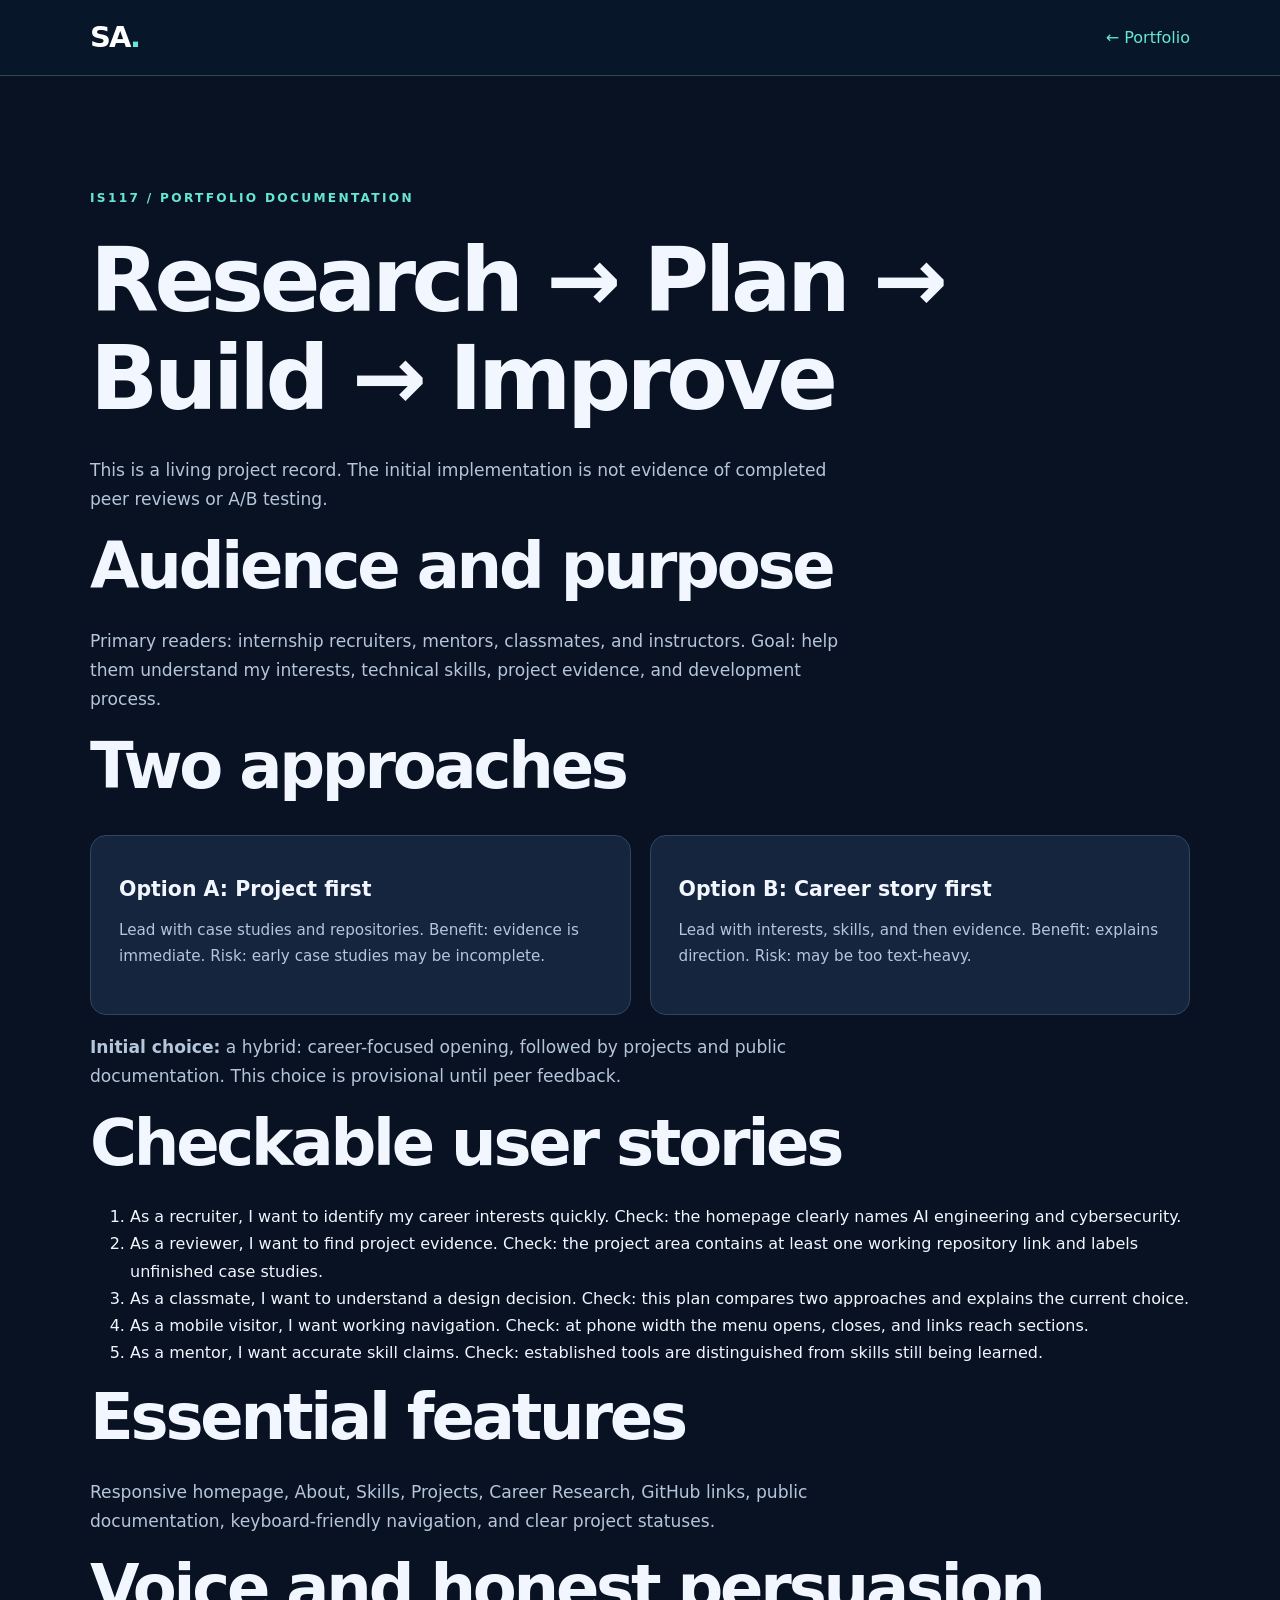
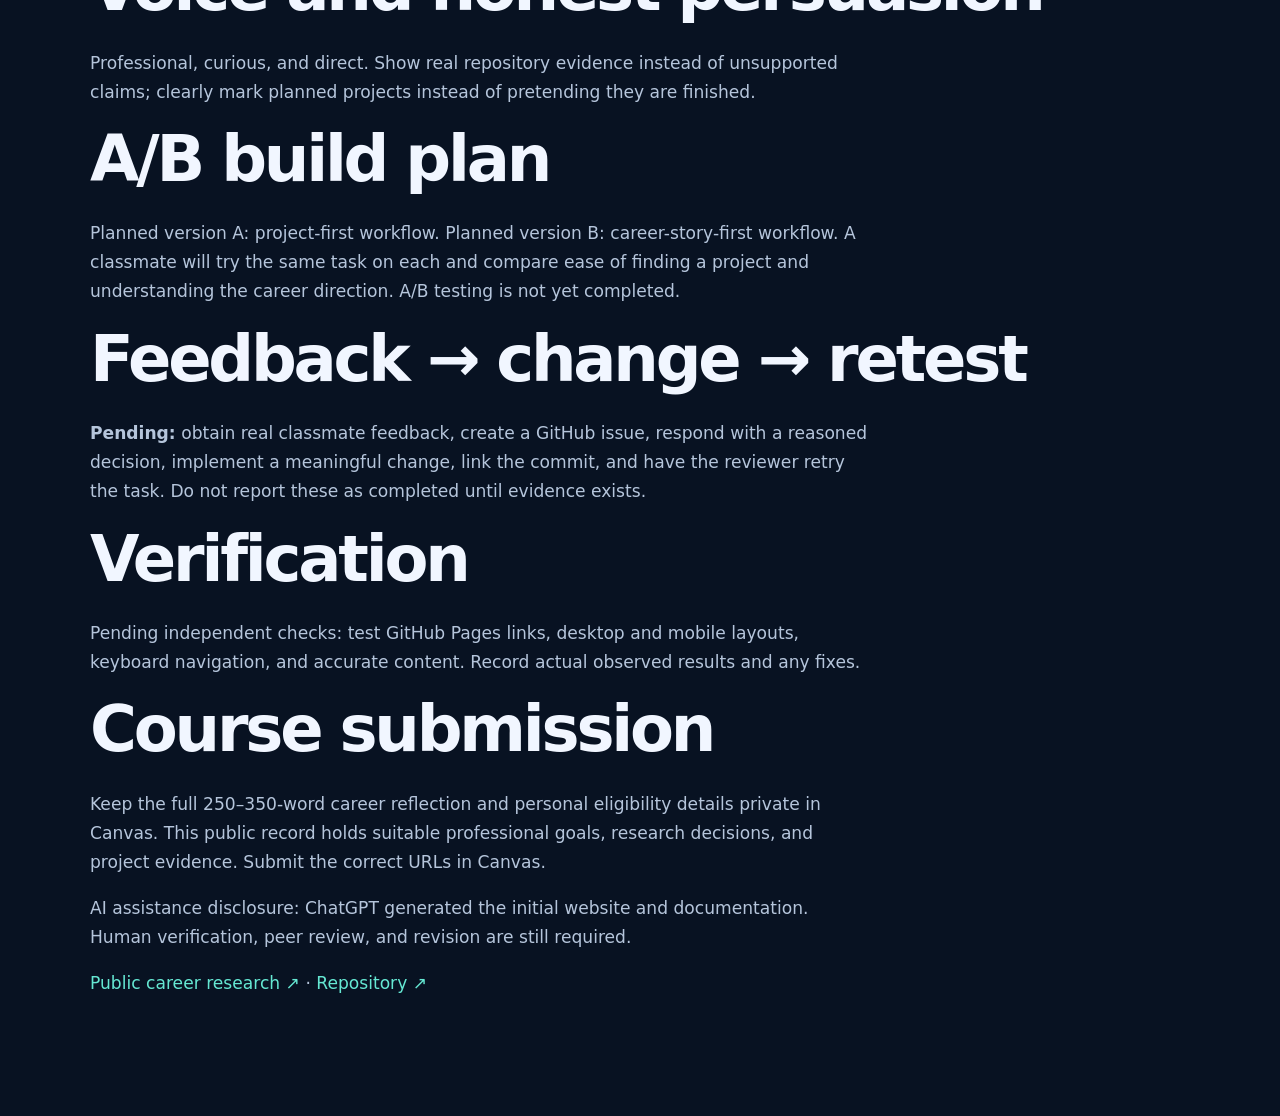
==== docs/plan.html @ 8356f6a1 "Add portfolio docs/plan.html" ====
<!doctype html><html lang="en"><head><meta charset="utf-8"><meta name="viewport" content="width=device-width,initial-scale=1"><title>Portfolio Plan | IS117</title><link rel="stylesheet" href="../styles.css"></head><body><header><nav class="wrap"><a class="logo" href="../index.html">SA<span>.</span></a><a href="../index.html">← Portfolio</a></nav></header><main class="wrap section"><p class="eyebrow">IS117 / PORTFOLIO DOCUMENTATION</p><h1>Research → Plan → Build → Improve</h1><p>This is a living project record. The initial implementation is not evidence of completed peer reviews or A/B testing.</p><h2>Audience and purpose</h2><p>Primary readers: internship recruiters, mentors, classmates, and instructors. Goal: help them understand my interests, technical skills, project evidence, and development process.</p><h2>Two approaches</h2><div class="grid"><article><h3>Option A: Project first</h3><p>Lead with case studies and repositories. Benefit: evidence is immediate. Risk: early case studies may be incomplete.</p></article><article><h3>Option B: Career story first</h3><p>Lead with interests, skills, and then evidence. Benefit: explains direction. Risk: may be too text-heavy.</p></article></div><p><strong>Initial choice:</strong> a hybrid: career-focused opening, followed by projects and public documentation. This choice is provisional until peer feedback.</p><h2>Checkable user stories</h2><ol><li>As a recruiter, I want to identify my career interests quickly. Check: the homepage clearly names AI engineering and cybersecurity.</li><li>As a reviewer, I want to find project evidence. Check: the project area contains at least one working repository link and labels unfinished case studies.</li><li>As a classmate, I want to understand a design decision. Check: this plan compares two approaches and explains the current choice.</li><li>As a mobile visitor, I want working navigation. Check: at phone width the menu opens, closes, and links reach sections.</li><li>As a mentor, I want accurate skill claims. Check: established tools are distinguished from skills still being learned.</li></ol><h2>Essential features</h2><p>Responsive homepage, About, Skills, Projects, Career Research, GitHub links, public documentation, keyboard-friendly navigation, and clear project statuses.</p><h2>Voice and honest persuasion</h2><p>Professional, curious, and direct. Show real repository evidence instead of unsupported claims; clearly mark planned projects instead of pretending they are finished.</p><h2>A/B build plan</h2><p>Planned version A: project-first workflow. Planned version B: career-story-first workflow. A classmate will try the same task on each and compare ease of finding a project and understanding the career direction. A/B testing is not yet completed.</p><h2>Feedback → change → retest</h2><p><strong>Pending:</strong> obtain real classmate feedback, create a GitHub issue, respond with a reasoned decision, implement a meaningful change, link the commit, and have the reviewer retry the task. Do not report these as completed until evidence exists.</p><h2>Verification</h2><p>Pending independent checks: test GitHub Pages links, desktop and mobile layouts, keyboard navigation, and accurate content. Record actual observed results and any fixes.</p><h2>Course submission</h2><p>Keep the full 250–350-word career reflection and personal eligibility details private in Canvas. This public record holds suitable professional goals, research decisions, and project evidence. Submit the correct URLs in Canvas.</p><p>AI assistance disclosure: ChatGPT generated the initial website and documentation. Human verification, peer review, and revision are still required.</p><p><a href="research.html">Public career research ↗</a> · <a href="https://github.com/Shakti2008/ai-security-portfolio">Repository ↗</a></p></main></body></html>
---- styles.css ----
:root{color-scheme:dark;--bg:#081222;--panel:#13233b;--text:#f1f6ff;--muted:#b5c5db;--mint:#65e8d3;--purple:#baabff}*{box-sizing:border-box}html{scroll-behavior:smooth;scroll-padding-top:85px}body{margin:0;background:var(--bg);color:var(--text);font:16px/1.7 system-ui,-apple-system,"Segoe UI",sans-serif}a{color:var(--mint);text-decoration:none}a:hover{text-decoration:underline}a:focus-visible,button:focus-visible{outline:3px solid var(--mint);outline-offset:3px}.wrap{width:min(1100px,calc(100% - 40px));margin:auto}.skip{position:absolute;left:8px;top:-90px;padding:12px;background:white;color:black}.skip:focus{top:8px;z-index:10}header{position:sticky;top:0;background:#09172aee;backdrop-filter:blur(16px);border-bottom:1px solid #31425a;z-index:5}nav{min-height:75px;display:flex;align-items:center;justify-content:space-between;gap:22px}.logo{font-weight:900;font-size:29px;color:white;letter-spacing:-2px}.logo span{color:var(--mint)}#links{display:flex;align-items:center;gap:25px}#links a{color:#d5e1f1;font-size:.9rem;font-weight:600}#links a:hover{color:var(--mint)}#menu{display:none;background:transparent;border:1px solid #7486a1;color:white;border-radius:8px;padding:8px 12px;cursor:pointer}.hero{padding:105px 0 85px;min-height:620px}.eyebrow{color:var(--mint);font-weight:800;font-size:.76rem;letter-spacing:.19em;margin-bottom:22px}h1,h2{line-height:1.1;letter-spacing:-.05em}h1{font-size:clamp(3rem,7vw,6rem);max-width:970px;margin:0 0 28px}h1 em{font-style:normal;color:var(--mint)}h1 em:last-child{color:var(--purple)}h2{font-size:clamp(2.3rem,5vw,4rem);margin:0 0 25px}h3{font-size:1.28rem;line-height:1.3;margin:12px 0}.lead{font-size:1.2rem;max-width:690px;color:var(--muted)}p{color:var(--muted)}.actions{display:flex;gap:13px;flex-wrap:wrap;margin:30px 0}.actions a{border-radius:9px;padding:12px 20px;font-weight:700;display:inline-block}.primary{background:var(--mint);color:#061625}.secondary{border:1px solid #6d809d;color:white}.terminal{background:linear-gradient(135deg,#172c47,#1c1a3e);border:1px solid #526483;box-shadow:0 20px 80px #0006;border-radius:16px;max-width:660px;margin-top:60px;overflow:hidden}.terminal>span{display:block;background:#26334c;color:#b7c7db;padding:11px 20px;font-size:.8rem}.terminal pre{padding:22px;overflow:auto;color:#a5f5dd;line-height:1.8}.section{padding:100px 0}.section>p:not(.eyebrow){max-width:780px;font-size:1.07rem}.tinted{background:linear-gradient(140deg,#0d1a2e,#15213d);border-top:1px solid #283954;border-bottom:1px solid #283954}.grid{display:grid;grid-template-columns:repeat(2,minmax(0,1fr));gap:19px;margin-top:34px}.grid article{border:1px solid #34445f;background:#15253e;padding:28px;border-radius:16px;min-height:180px}.grid small{color:var(--mint);font-size:.7rem;letter-spacing:.15em;font-weight:800}.grid p{font-size:.95rem}.grid a{font-weight:700}.center{text-align:center}.center .actions{justify-content:center}.center p{margin-inline:auto}.fine{font-size:.83rem!important;margin-top:25px}footer{padding:26px 0;border-top:1px solid #31425a;color:#a9bbd2;font-size:.85rem}@media(max-width:700px){#menu{display:block}#links{display:none;position:absolute;left:0;right:0;top:75px;background:#13233b;padding:24px;flex-direction:column;align-items:stretch;border-bottom:1px solid #34445f}#links.open{display:flex}.hero{padding:65px 0}.section{padding:65px 0}.grid{grid-template-columns:1fr}.terminal{margin-top:35px}}@media(prefers-reduced-motion:reduce){html{scroll-behavior:auto}}
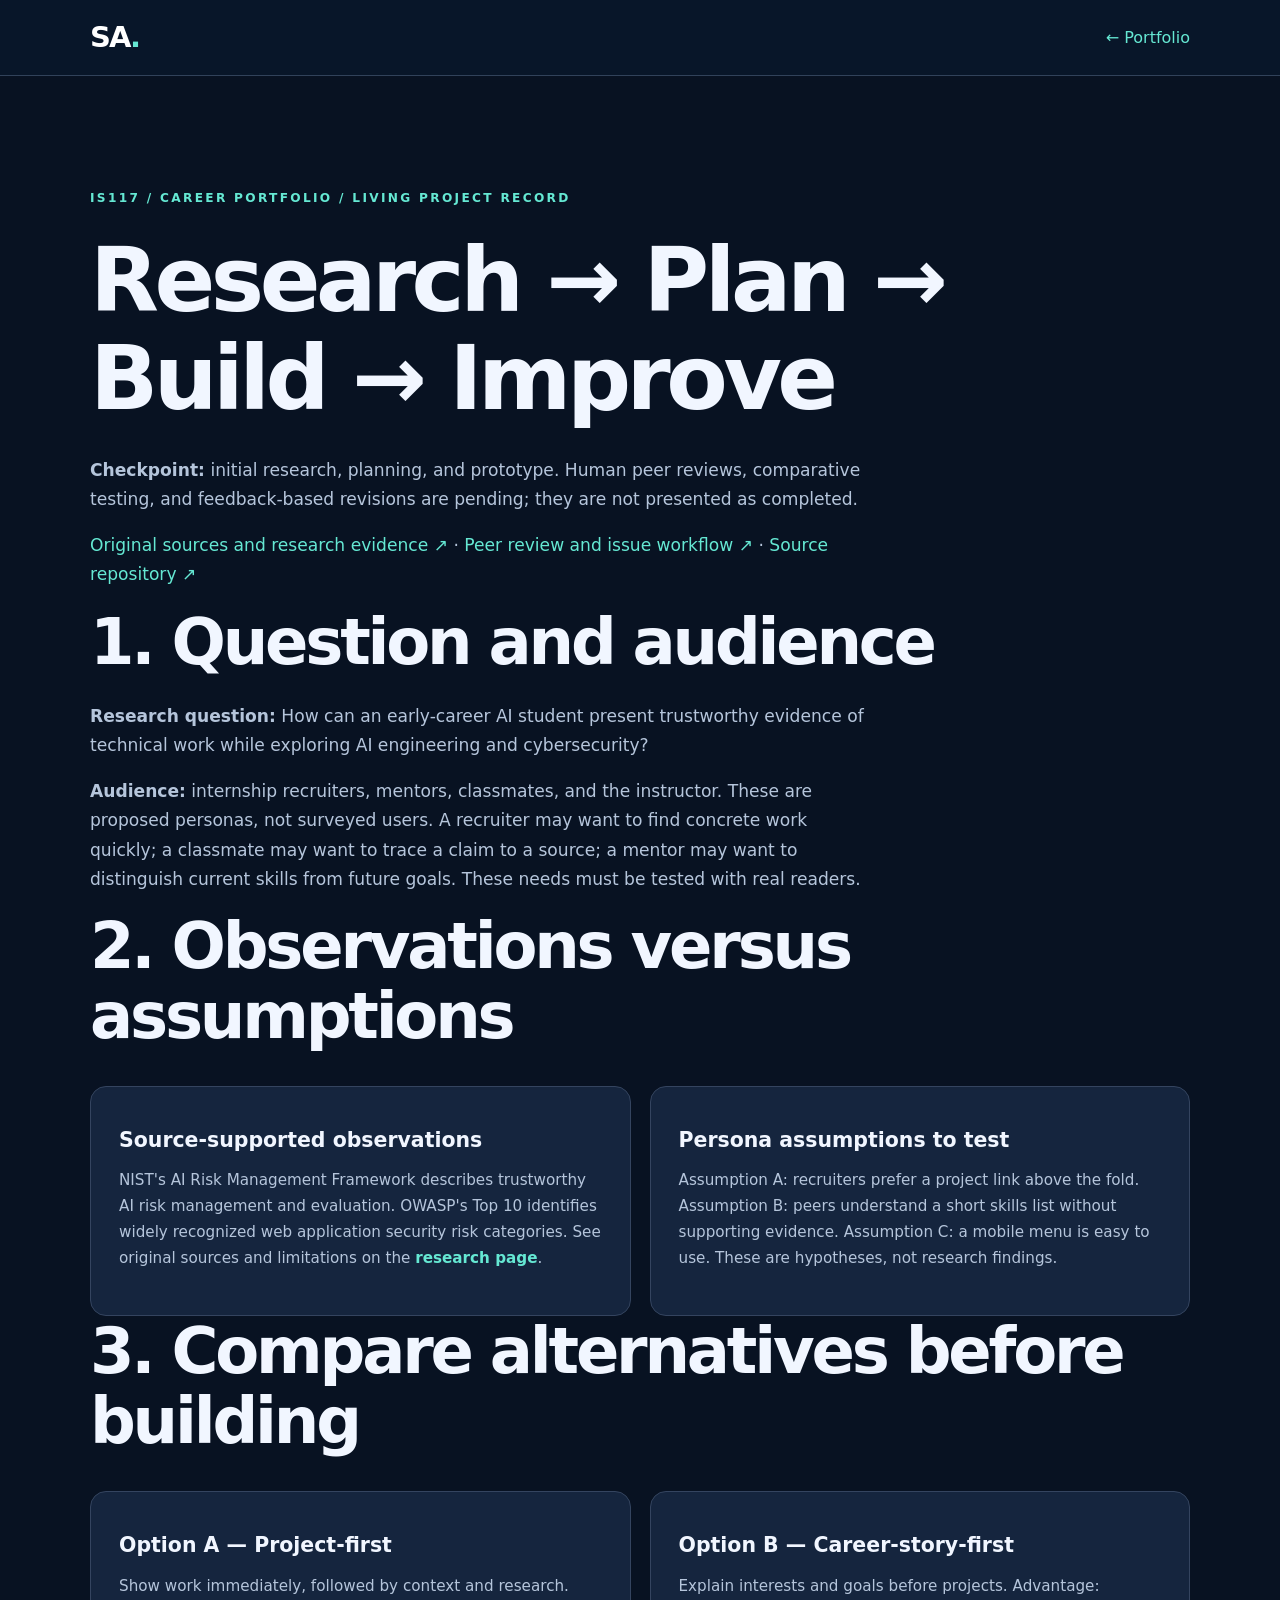
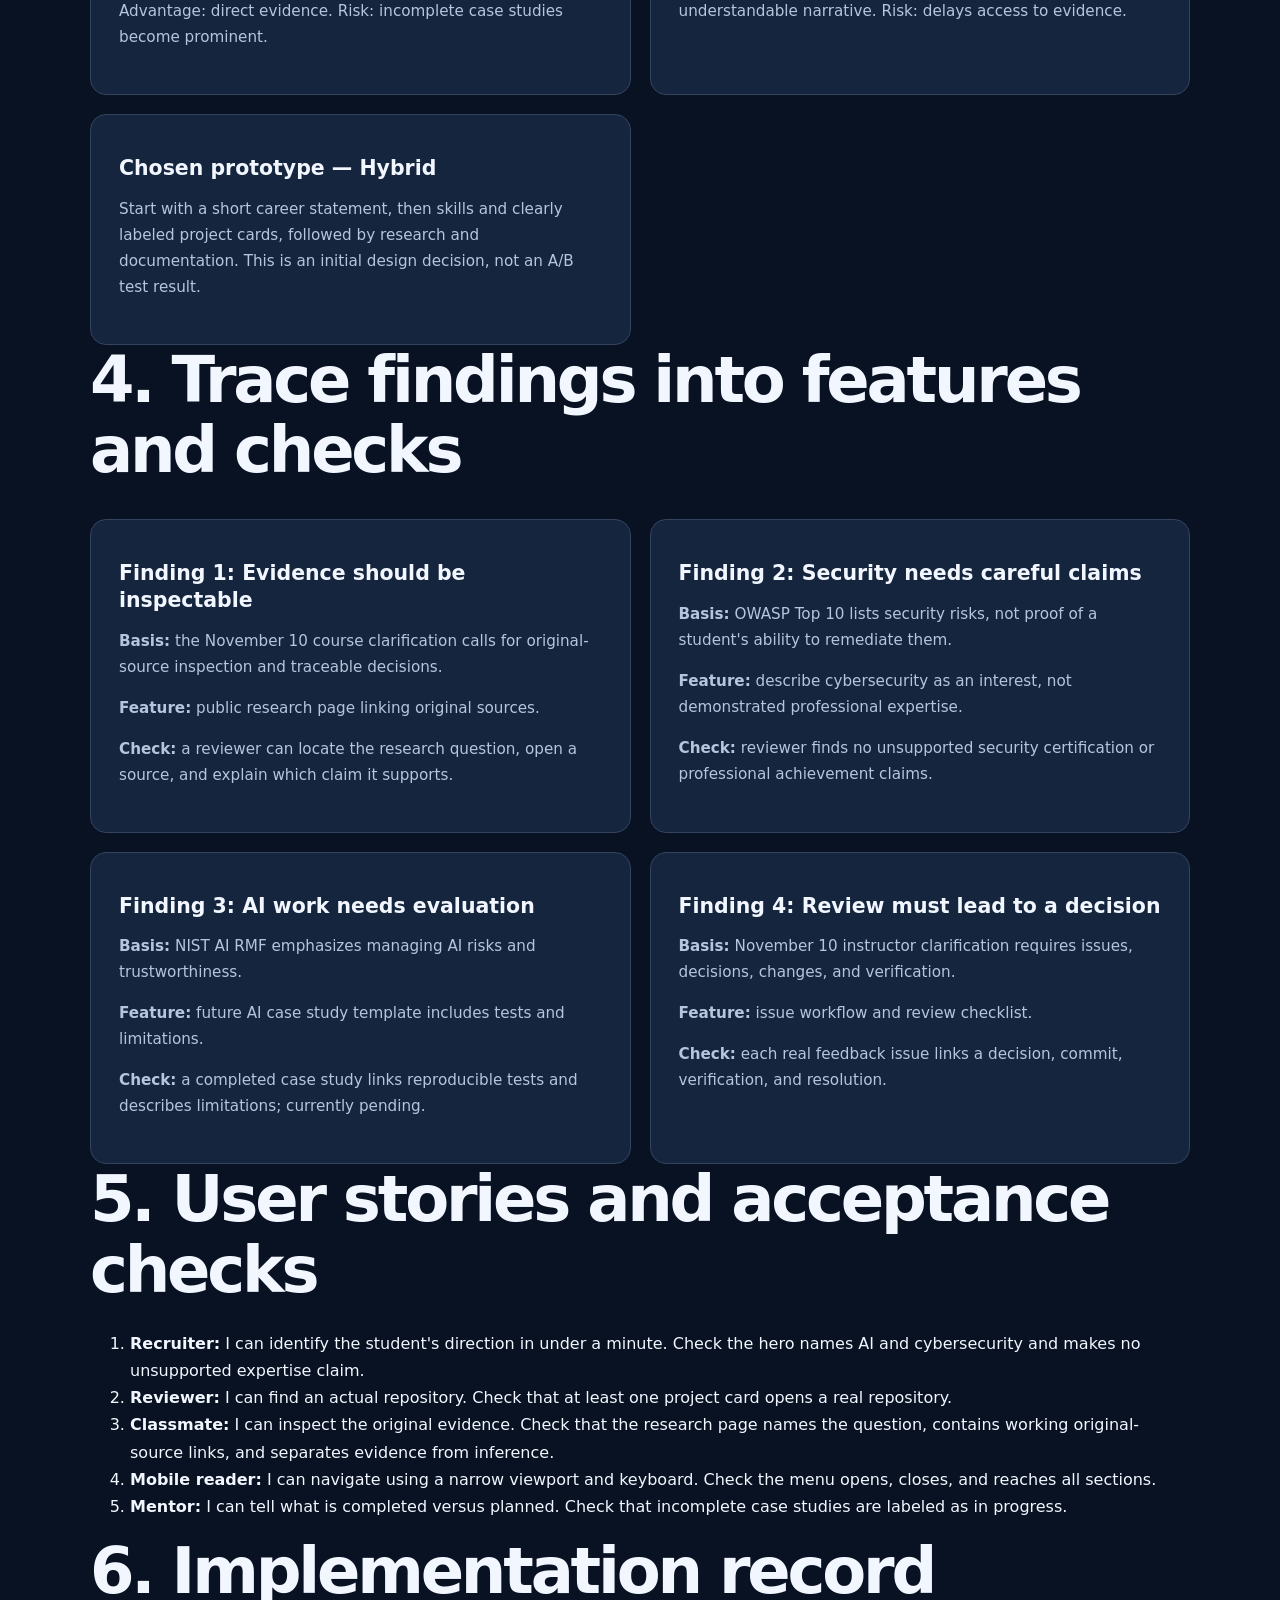
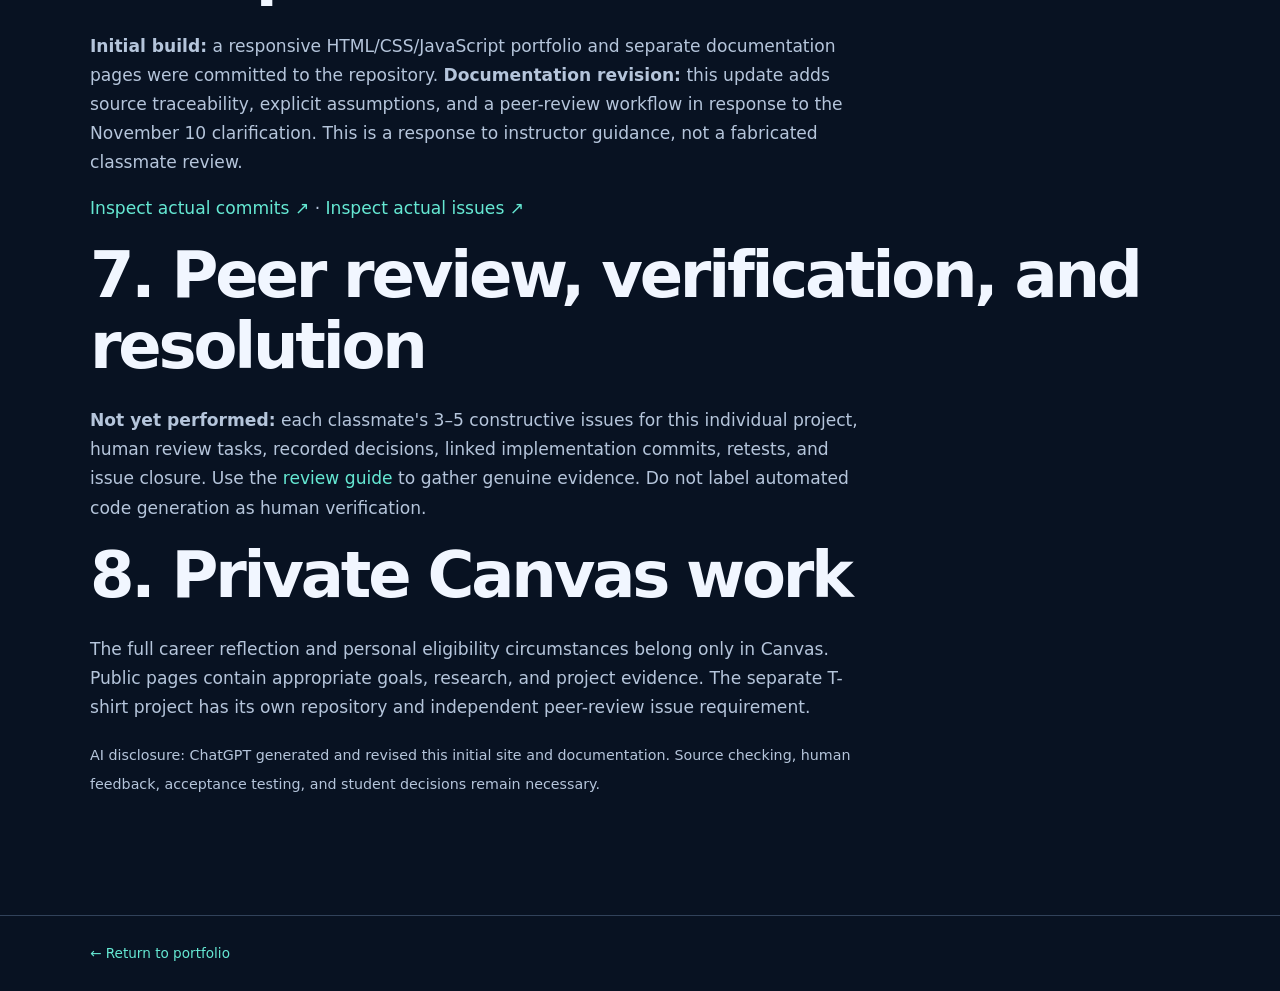
==== commit 405d7e4d: "Document original sources, evidence traceability, and IS117 plan" ====
--- a/docs/plan.html
+++ b/docs/plan.html
@@ -1 +1,9 @@
-<!doctype html><html lang="en"><head><meta charset="utf-8"><meta name="viewport" content="width=device-width,initial-scale=1"><title>Portfolio Plan | IS117</title><link rel="stylesheet" href="../styles.css"></head><body><header><nav class="wrap"><a class="logo" href="../index.html">SA<span>.</span></a><a href="../index.html">← Portfolio</a></nav></header><main class="wrap section"><p class="eyebrow">IS117 / PORTFOLIO DOCUMENTATION</p><h1>Research → Plan → Build → Improve</h1><p>This is a living project record. The initial implementation is not evidence of completed peer reviews or A/B testing.</p><h2>Audience and purpose</h2><p>Primary readers: internship recruiters, mentors, classmates, and instructors. Goal: help them understand my interests, technical skills, project evidence, and development process.</p><h2>Two approaches</h2><div class="grid"><article><h3>Option A: Project first</h3><p>Lead with case studies and repositories. Benefit: evidence is immediate. Risk: early case studies may be incomplete.</p></article><article><h3>Option B: Career story first</h3><p>Lead with interests, skills, and then evidence. Benefit: explains direction. Risk: may be too text-heavy.</p></article></div><p><strong>Initial choice:</strong> a hybrid: career-focused opening, followed by projects and public documentation. This choice is provisional until peer feedback.</p><h2>Checkable user stories</h2><ol><li>As a recruiter, I want to identify my career interests quickly. Check: the homepage clearly names AI engineering and cybersecurity.</li><li>As a reviewer, I want to find project evidence. Check: the project area contains at least one working repository link and labels unfinished case studies.</li><li>As a classmate, I want to understand a design decision. Check: this plan compares two approaches and explains the current choice.</li><li>As a mobile visitor, I want working navigation. Check: at phone width the menu opens, closes, and links reach sections.</li><li>As a mentor, I want accurate skill claims. Check: established tools are distinguished from skills still being learned.</li></ol><h2>Essential features</h2><p>Responsive homepage, About, Skills, Projects, Career Research, GitHub links, public documentation, keyboard-friendly navigation, and clear project statuses.</p><h2>Voice and honest persuasion</h2><p>Professional, curious, and direct. Show real repository evidence instead of unsupported claims; clearly mark planned projects instead of pretending they are finished.</p><h2>A/B build plan</h2><p>Planned version A: project-first workflow. Planned version B: career-story-first workflow. A classmate will try the same task on each and compare ease of finding a project and understanding the career direction. A/B testing is not yet completed.</p><h2>Feedback → change → retest</h2><p><strong>Pending:</strong> obtain real classmate feedback, create a GitHub issue, respond with a reasoned decision, implement a meaningful change, link the commit, and have the reviewer retry the task. Do not report these as completed until evidence exists.</p><h2>Verification</h2><p>Pending independent checks: test GitHub Pages links, desktop and mobile layouts, keyboard navigation, and accurate content. Record actual observed results and any fixes.</p><h2>Course submission</h2><p>Keep the full 250–350-word career reflection and personal eligibility details private in Canvas. This public record holds suitable professional goals, research decisions, and project evidence. Submit the correct URLs in Canvas.</p><p>AI assistance disclosure: ChatGPT generated the initial website and documentation. Human verification, peer review, and revision are still required.</p><p><a href="research.html">Public career research ↗</a> · <a href="https://github.com/Shakti2008/ai-security-portfolio">Repository ↗</a></p></main></body></html>+<!doctype html><html lang="en"><head><meta charset="utf-8"><meta name="viewport" content="width=device-width,initial-scale=1"><title>Research → Plan → Build → Improve | IS117 Portfolio</title><link rel="stylesheet" href="../styles.css"></head><body><a class="skip" href="#main">Skip to content</a><header><nav class="wrap"><a class="logo" href="../index.html">SA<span>.</span></a><a href="../index.html">← Portfolio</a></nav></header><main id="main" class="wrap section"><p class="eyebrow">IS117 / CAREER PORTFOLIO / LIVING PROJECT RECORD</p><h1>Research → Plan → Build → Improve</h1><p><strong>Checkpoint:</strong> initial research, planning, and prototype. Human peer reviews, comparative testing, and feedback-based revisions are pending; they are not presented as completed.</p><p><a href="research.html">Original sources and research evidence ↗</a> · <a href="review.html">Peer review and issue workflow ↗</a> · <a href="https://github.com/Shakti2008/ai-security-portfolio">Source repository ↗</a></p>
+<h2>1. Question and audience</h2><p><strong>Research question:</strong> How can an early-career AI student present trustworthy evidence of technical work while exploring AI engineering and cybersecurity?</p><p><strong>Audience:</strong> internship recruiters, mentors, classmates, and the instructor. These are proposed personas, not surveyed users. A recruiter may want to find concrete work quickly; a classmate may want to trace a claim to a source; a mentor may want to distinguish current skills from future goals. These needs must be tested with real readers.</p>
+<h2>2. Observations versus assumptions</h2><div class="grid"><article><h3>Source-supported observations</h3><p>NIST's AI Risk Management Framework describes trustworthy AI risk management and evaluation. OWASP's Top 10 identifies widely recognized web application security risk categories. See original sources and limitations on the <a href="research.html">research page</a>.</p></article><article><h3>Persona assumptions to test</h3><p>Assumption A: recruiters prefer a project link above the fold. Assumption B: peers understand a short skills list without supporting evidence. Assumption C: a mobile menu is easy to use. These are hypotheses, not research findings.</p></article></div>
+<h2>3. Compare alternatives before building</h2><div class="grid"><article><h3>Option A — Project-first</h3><p>Show work immediately, followed by context and research. Advantage: direct evidence. Risk: incomplete case studies become prominent.</p></article><article><h3>Option B — Career-story-first</h3><p>Explain interests and goals before projects. Advantage: understandable narrative. Risk: delays access to evidence.</p></article><article><h3>Chosen prototype — Hybrid</h3><p>Start with a short career statement, then skills and clearly labeled project cards, followed by research and documentation. This is an initial design decision, not an A/B test result.</p></article></div>
+<h2>4. Trace findings into features and checks</h2><div class="grid"><article><h3>Finding 1: Evidence should be inspectable</h3><p><strong>Basis:</strong> the November 10 course clarification calls for original-source inspection and traceable decisions.</p><p><strong>Feature:</strong> public research page linking original sources.</p><p><strong>Check:</strong> a reviewer can locate the research question, open a source, and explain which claim it supports.</p></article><article><h3>Finding 2: Security needs careful claims</h3><p><strong>Basis:</strong> OWASP Top 10 lists security risks, not proof of a student's ability to remediate them.</p><p><strong>Feature:</strong> describe cybersecurity as an interest, not demonstrated professional expertise.</p><p><strong>Check:</strong> reviewer finds no unsupported security certification or professional achievement claims.</p></article><article><h3>Finding 3: AI work needs evaluation</h3><p><strong>Basis:</strong> NIST AI RMF emphasizes managing AI risks and trustworthiness.</p><p><strong>Feature:</strong> future AI case study template includes tests and limitations.</p><p><strong>Check:</strong> a completed case study links reproducible tests and describes limitations; currently pending.</p></article><article><h3>Finding 4: Review must lead to a decision</h3><p><strong>Basis:</strong> November 10 instructor clarification requires issues, decisions, changes, and verification.</p><p><strong>Feature:</strong> issue workflow and review checklist.</p><p><strong>Check:</strong> each real feedback issue links a decision, commit, verification, and resolution.</p></article></div>
+<h2>5. User stories and acceptance checks</h2><ol><li><strong>Recruiter:</strong> I can identify the student's direction in under a minute. Check the hero names AI and cybersecurity and makes no unsupported expertise claim.</li><li><strong>Reviewer:</strong> I can find an actual repository. Check that at least one project card opens a real repository.</li><li><strong>Classmate:</strong> I can inspect the original evidence. Check that the research page names the question, contains working original-source links, and separates evidence from inference.</li><li><strong>Mobile reader:</strong> I can navigate using a narrow viewport and keyboard. Check the menu opens, closes, and reaches all sections.</li><li><strong>Mentor:</strong> I can tell what is completed versus planned. Check that incomplete case studies are labeled as in progress.</li></ol>
+<h2>6. Implementation record</h2><p><strong>Initial build:</strong> a responsive HTML/CSS/JavaScript portfolio and separate documentation pages were committed to the repository. <strong>Documentation revision:</strong> this update adds source traceability, explicit assumptions, and a peer-review workflow in response to the November 10 clarification. This is a response to instructor guidance, not a fabricated classmate review.</p><p><a href="https://github.com/Shakti2008/ai-security-portfolio/commits/main/">Inspect actual commits ↗</a> · <a href="https://github.com/Shakti2008/ai-security-portfolio/issues">Inspect actual issues ↗</a></p>
+<h2>7. Peer review, verification, and resolution</h2><p><strong>Not yet performed:</strong> each classmate's 3–5 constructive issues for this individual project, human review tasks, recorded decisions, linked implementation commits, retests, and issue closure. Use the <a href="review.html">review guide</a> to gather genuine evidence. Do not label automated code generation as human verification.</p>
+<h2>8. Private Canvas work</h2><p>The full career reflection and personal eligibility circumstances belong only in Canvas. Public pages contain appropriate goals, research, and project evidence. The separate T-shirt project has its own repository and independent peer-review issue requirement.</p><p><small>AI disclosure: ChatGPT generated and revised this initial site and documentation. Source checking, human feedback, acceptance testing, and student decisions remain necessary.</small></p></main><footer><div class="wrap"><a href="../index.html">← Return to portfolio</a></div></footer></body></html>
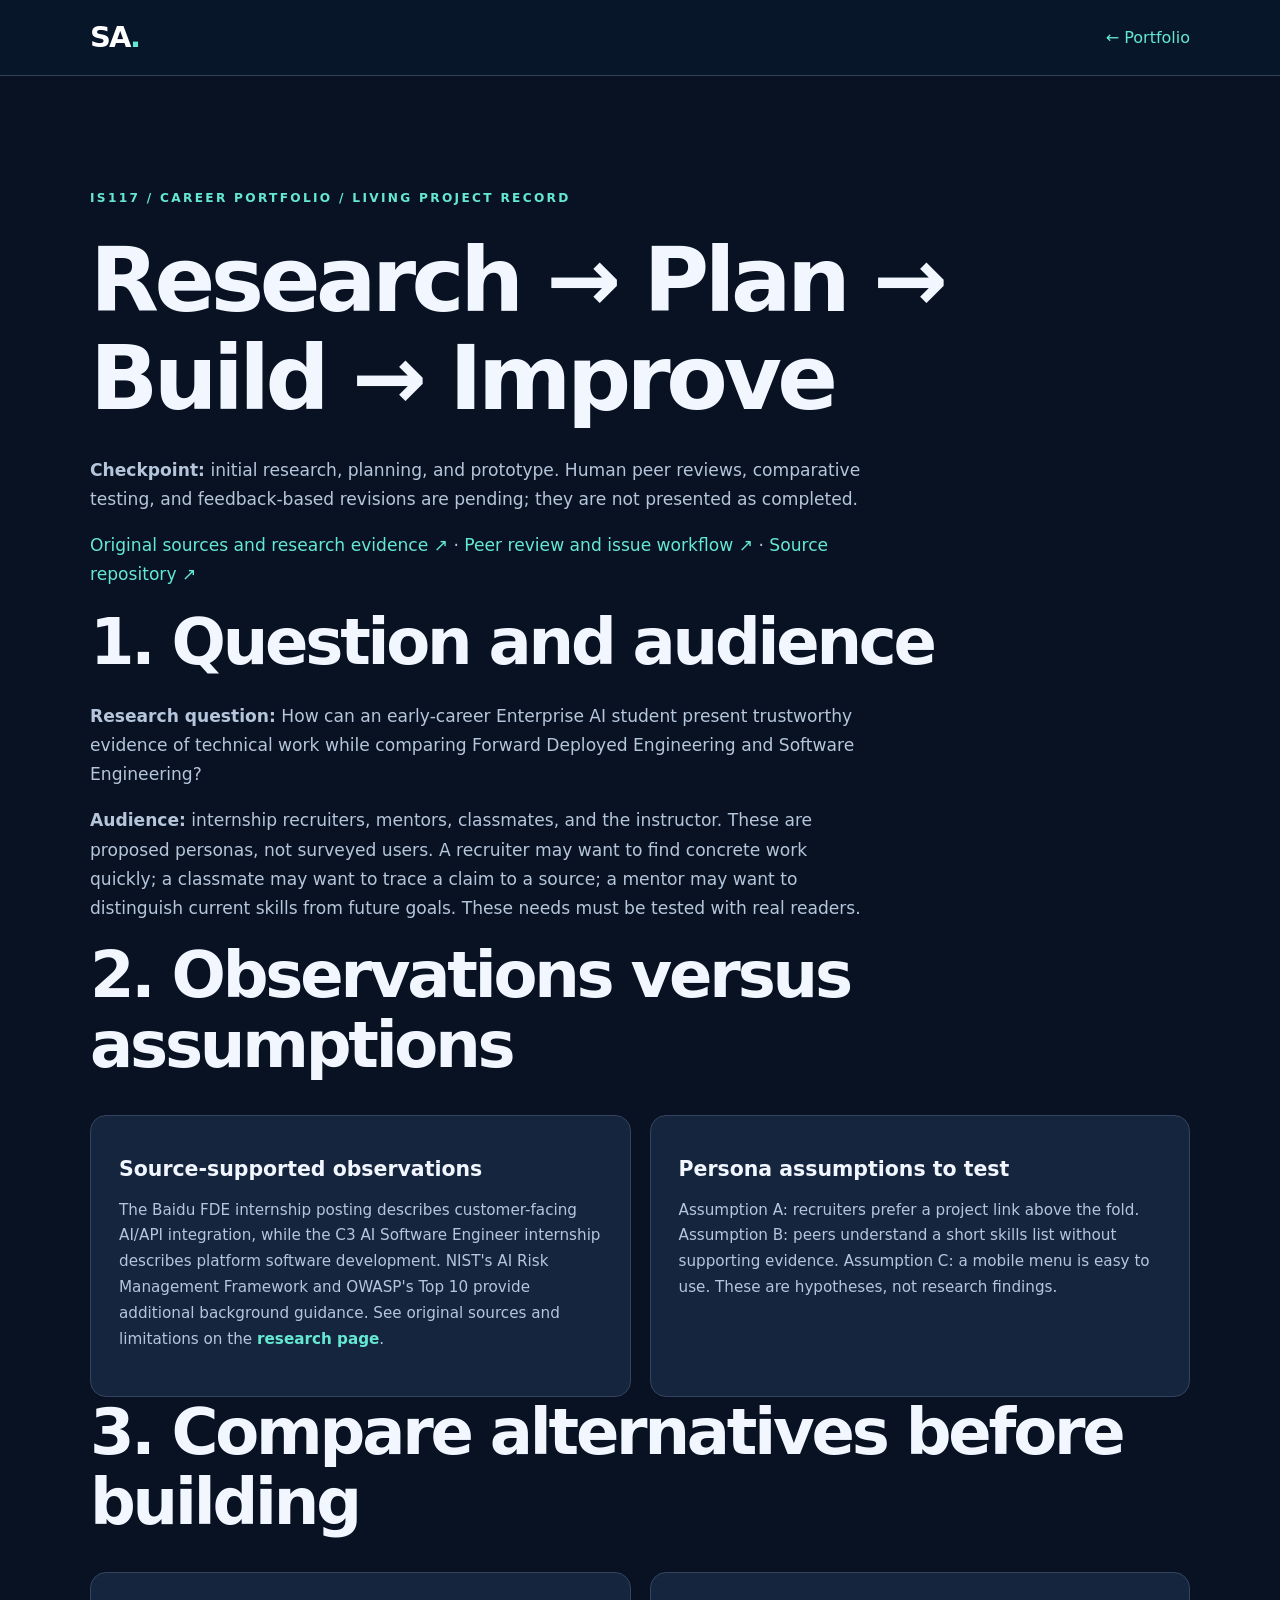
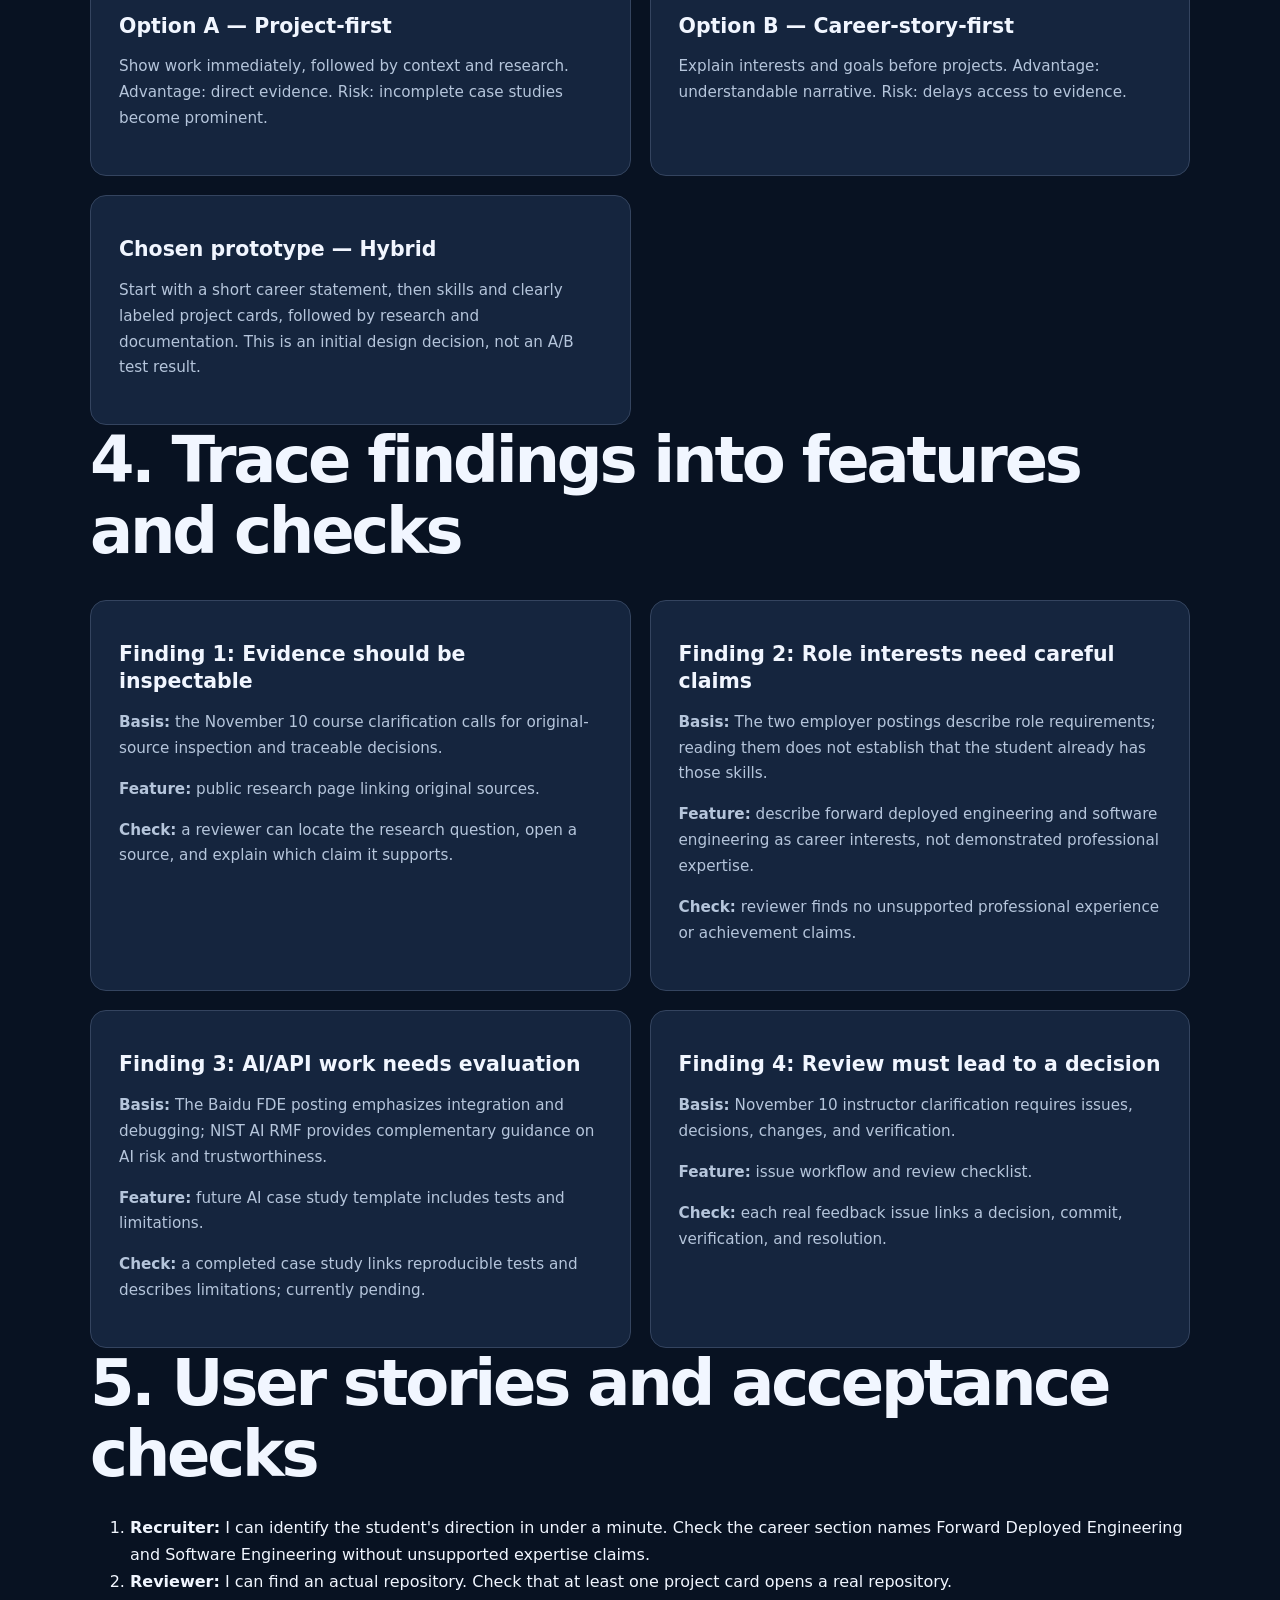
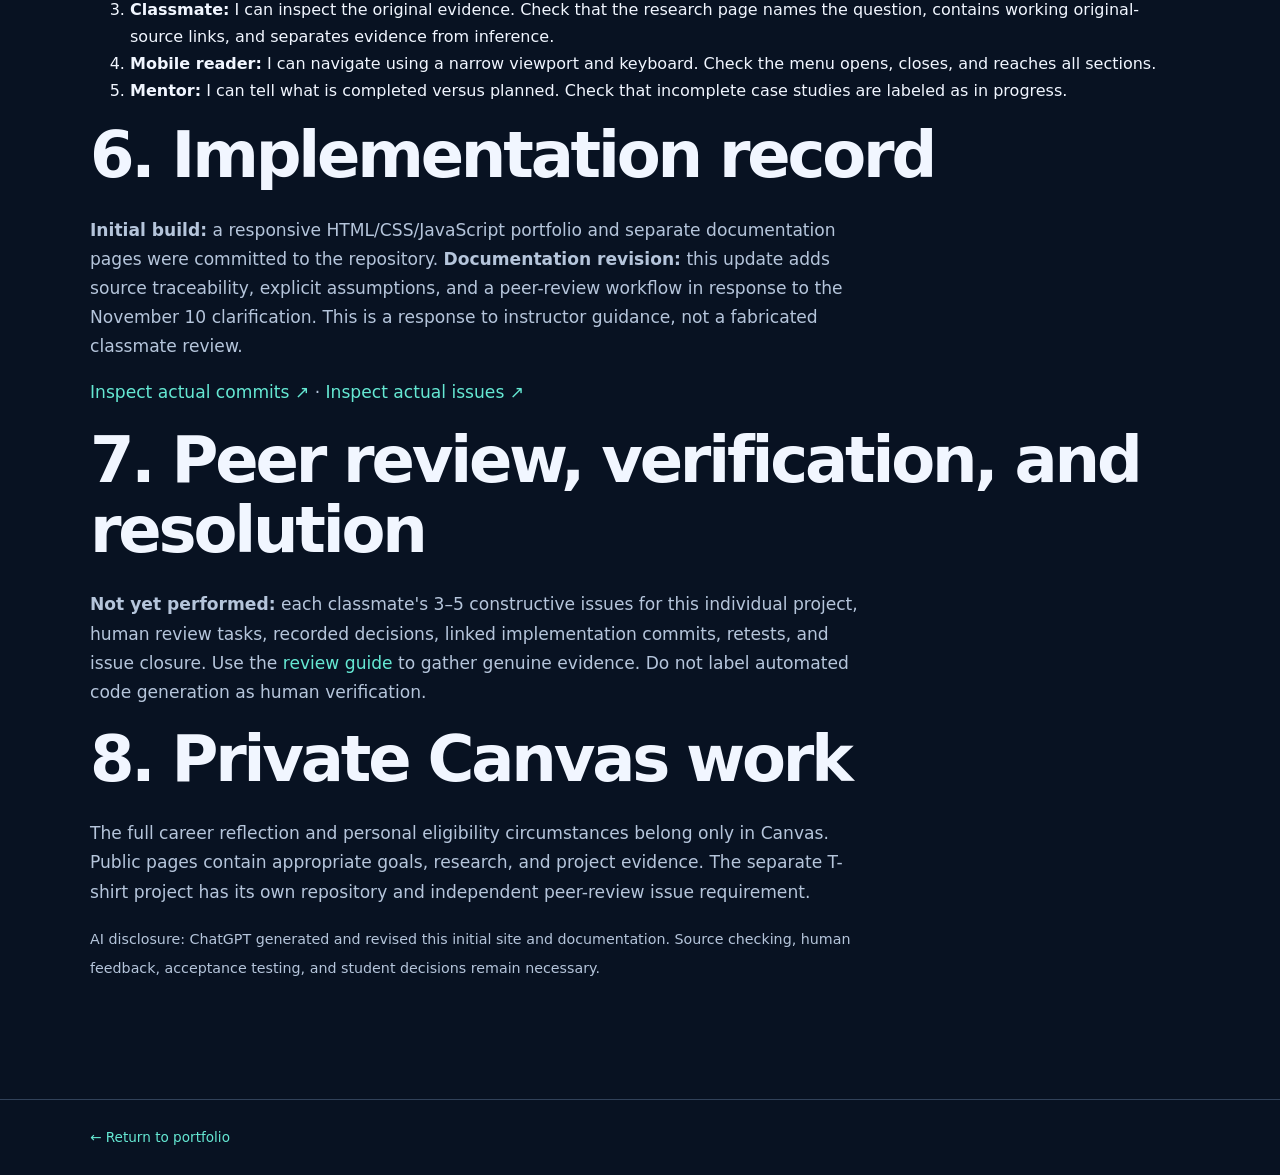
==== commit d1b900ce: "Update career plan to match FDE versus software engineer comparison" ====
--- a/docs/plan.html
+++ b/docs/plan.html
@@ -1,9 +1,9 @@
 <!doctype html><html lang="en"><head><meta charset="utf-8"><meta name="viewport" content="width=device-width,initial-scale=1"><title>Research → Plan → Build → Improve | IS117 Portfolio</title><link rel="stylesheet" href="../styles.css"></head><body><a class="skip" href="#main">Skip to content</a><header><nav class="wrap"><a class="logo" href="../index.html">SA<span>.</span></a><a href="../index.html">← Portfolio</a></nav></header><main id="main" class="wrap section"><p class="eyebrow">IS117 / CAREER PORTFOLIO / LIVING PROJECT RECORD</p><h1>Research → Plan → Build → Improve</h1><p><strong>Checkpoint:</strong> initial research, planning, and prototype. Human peer reviews, comparative testing, and feedback-based revisions are pending; they are not presented as completed.</p><p><a href="research.html">Original sources and research evidence ↗</a> · <a href="review.html">Peer review and issue workflow ↗</a> · <a href="https://github.com/Shakti2008/ai-security-portfolio">Source repository ↗</a></p>
-<h2>1. Question and audience</h2><p><strong>Research question:</strong> How can an early-career AI student present trustworthy evidence of technical work while exploring AI engineering and cybersecurity?</p><p><strong>Audience:</strong> internship recruiters, mentors, classmates, and the instructor. These are proposed personas, not surveyed users. A recruiter may want to find concrete work quickly; a classmate may want to trace a claim to a source; a mentor may want to distinguish current skills from future goals. These needs must be tested with real readers.</p>
-<h2>2. Observations versus assumptions</h2><div class="grid"><article><h3>Source-supported observations</h3><p>NIST's AI Risk Management Framework describes trustworthy AI risk management and evaluation. OWASP's Top 10 identifies widely recognized web application security risk categories. See original sources and limitations on the <a href="research.html">research page</a>.</p></article><article><h3>Persona assumptions to test</h3><p>Assumption A: recruiters prefer a project link above the fold. Assumption B: peers understand a short skills list without supporting evidence. Assumption C: a mobile menu is easy to use. These are hypotheses, not research findings.</p></article></div>
+<h2>1. Question and audience</h2><p><strong>Research question:</strong> How can an early-career Enterprise AI student present trustworthy evidence of technical work while comparing Forward Deployed Engineering and Software Engineering?</p><p><strong>Audience:</strong> internship recruiters, mentors, classmates, and the instructor. These are proposed personas, not surveyed users. A recruiter may want to find concrete work quickly; a classmate may want to trace a claim to a source; a mentor may want to distinguish current skills from future goals. These needs must be tested with real readers.</p>
+<h2>2. Observations versus assumptions</h2><div class="grid"><article><h3>Source-supported observations</h3><p>The Baidu FDE internship posting describes customer-facing AI/API integration, while the C3 AI Software Engineer internship describes platform software development. NIST's AI Risk Management Framework and OWASP's Top 10 provide additional background guidance. See original sources and limitations on the <a href="research.html">research page</a>.</p></article><article><h3>Persona assumptions to test</h3><p>Assumption A: recruiters prefer a project link above the fold. Assumption B: peers understand a short skills list without supporting evidence. Assumption C: a mobile menu is easy to use. These are hypotheses, not research findings.</p></article></div>
 <h2>3. Compare alternatives before building</h2><div class="grid"><article><h3>Option A — Project-first</h3><p>Show work immediately, followed by context and research. Advantage: direct evidence. Risk: incomplete case studies become prominent.</p></article><article><h3>Option B — Career-story-first</h3><p>Explain interests and goals before projects. Advantage: understandable narrative. Risk: delays access to evidence.</p></article><article><h3>Chosen prototype — Hybrid</h3><p>Start with a short career statement, then skills and clearly labeled project cards, followed by research and documentation. This is an initial design decision, not an A/B test result.</p></article></div>
-<h2>4. Trace findings into features and checks</h2><div class="grid"><article><h3>Finding 1: Evidence should be inspectable</h3><p><strong>Basis:</strong> the November 10 course clarification calls for original-source inspection and traceable decisions.</p><p><strong>Feature:</strong> public research page linking original sources.</p><p><strong>Check:</strong> a reviewer can locate the research question, open a source, and explain which claim it supports.</p></article><article><h3>Finding 2: Security needs careful claims</h3><p><strong>Basis:</strong> OWASP Top 10 lists security risks, not proof of a student's ability to remediate them.</p><p><strong>Feature:</strong> describe cybersecurity as an interest, not demonstrated professional expertise.</p><p><strong>Check:</strong> reviewer finds no unsupported security certification or professional achievement claims.</p></article><article><h3>Finding 3: AI work needs evaluation</h3><p><strong>Basis:</strong> NIST AI RMF emphasizes managing AI risks and trustworthiness.</p><p><strong>Feature:</strong> future AI case study template includes tests and limitations.</p><p><strong>Check:</strong> a completed case study links reproducible tests and describes limitations; currently pending.</p></article><article><h3>Finding 4: Review must lead to a decision</h3><p><strong>Basis:</strong> November 10 instructor clarification requires issues, decisions, changes, and verification.</p><p><strong>Feature:</strong> issue workflow and review checklist.</p><p><strong>Check:</strong> each real feedback issue links a decision, commit, verification, and resolution.</p></article></div>
-<h2>5. User stories and acceptance checks</h2><ol><li><strong>Recruiter:</strong> I can identify the student's direction in under a minute. Check the hero names AI and cybersecurity and makes no unsupported expertise claim.</li><li><strong>Reviewer:</strong> I can find an actual repository. Check that at least one project card opens a real repository.</li><li><strong>Classmate:</strong> I can inspect the original evidence. Check that the research page names the question, contains working original-source links, and separates evidence from inference.</li><li><strong>Mobile reader:</strong> I can navigate using a narrow viewport and keyboard. Check the menu opens, closes, and reaches all sections.</li><li><strong>Mentor:</strong> I can tell what is completed versus planned. Check that incomplete case studies are labeled as in progress.</li></ol>
+<h2>4. Trace findings into features and checks</h2><div class="grid"><article><h3>Finding 1: Evidence should be inspectable</h3><p><strong>Basis:</strong> the November 10 course clarification calls for original-source inspection and traceable decisions.</p><p><strong>Feature:</strong> public research page linking original sources.</p><p><strong>Check:</strong> a reviewer can locate the research question, open a source, and explain which claim it supports.</p></article><article><h3>Finding 2: Role interests need careful claims</h3><p><strong>Basis:</strong> The two employer postings describe role requirements; reading them does not establish that the student already has those skills.</p><p><strong>Feature:</strong> describe forward deployed engineering and software engineering as career interests, not demonstrated professional expertise.</p><p><strong>Check:</strong> reviewer finds no unsupported professional experience or achievement claims.</p></article><article><h3>Finding 3: AI/API work needs evaluation</h3><p><strong>Basis:</strong> The Baidu FDE posting emphasizes integration and debugging; NIST AI RMF provides complementary guidance on AI risk and trustworthiness.</p><p><strong>Feature:</strong> future AI case study template includes tests and limitations.</p><p><strong>Check:</strong> a completed case study links reproducible tests and describes limitations; currently pending.</p></article><article><h3>Finding 4: Review must lead to a decision</h3><p><strong>Basis:</strong> November 10 instructor clarification requires issues, decisions, changes, and verification.</p><p><strong>Feature:</strong> issue workflow and review checklist.</p><p><strong>Check:</strong> each real feedback issue links a decision, commit, verification, and resolution.</p></article></div>
+<h2>5. User stories and acceptance checks</h2><ol><li><strong>Recruiter:</strong> I can identify the student's direction in under a minute. Check the career section names Forward Deployed Engineering and Software Engineering without unsupported expertise claims.</li><li><strong>Reviewer:</strong> I can find an actual repository. Check that at least one project card opens a real repository.</li><li><strong>Classmate:</strong> I can inspect the original evidence. Check that the research page names the question, contains working original-source links, and separates evidence from inference.</li><li><strong>Mobile reader:</strong> I can navigate using a narrow viewport and keyboard. Check the menu opens, closes, and reaches all sections.</li><li><strong>Mentor:</strong> I can tell what is completed versus planned. Check that incomplete case studies are labeled as in progress.</li></ol>
 <h2>6. Implementation record</h2><p><strong>Initial build:</strong> a responsive HTML/CSS/JavaScript portfolio and separate documentation pages were committed to the repository. <strong>Documentation revision:</strong> this update adds source traceability, explicit assumptions, and a peer-review workflow in response to the November 10 clarification. This is a response to instructor guidance, not a fabricated classmate review.</p><p><a href="https://github.com/Shakti2008/ai-security-portfolio/commits/main/">Inspect actual commits ↗</a> · <a href="https://github.com/Shakti2008/ai-security-portfolio/issues">Inspect actual issues ↗</a></p>
 <h2>7. Peer review, verification, and resolution</h2><p><strong>Not yet performed:</strong> each classmate's 3–5 constructive issues for this individual project, human review tasks, recorded decisions, linked implementation commits, retests, and issue closure. Use the <a href="review.html">review guide</a> to gather genuine evidence. Do not label automated code generation as human verification.</p>
 <h2>8. Private Canvas work</h2><p>The full career reflection and personal eligibility circumstances belong only in Canvas. Public pages contain appropriate goals, research, and project evidence. The separate T-shirt project has its own repository and independent peer-review issue requirement.</p><p><small>AI disclosure: ChatGPT generated and revised this initial site and documentation. Source checking, human feedback, acceptance testing, and student decisions remain necessary.</small></p></main><footer><div class="wrap"><a href="../index.html">← Return to portfolio</a></div></footer></body></html>
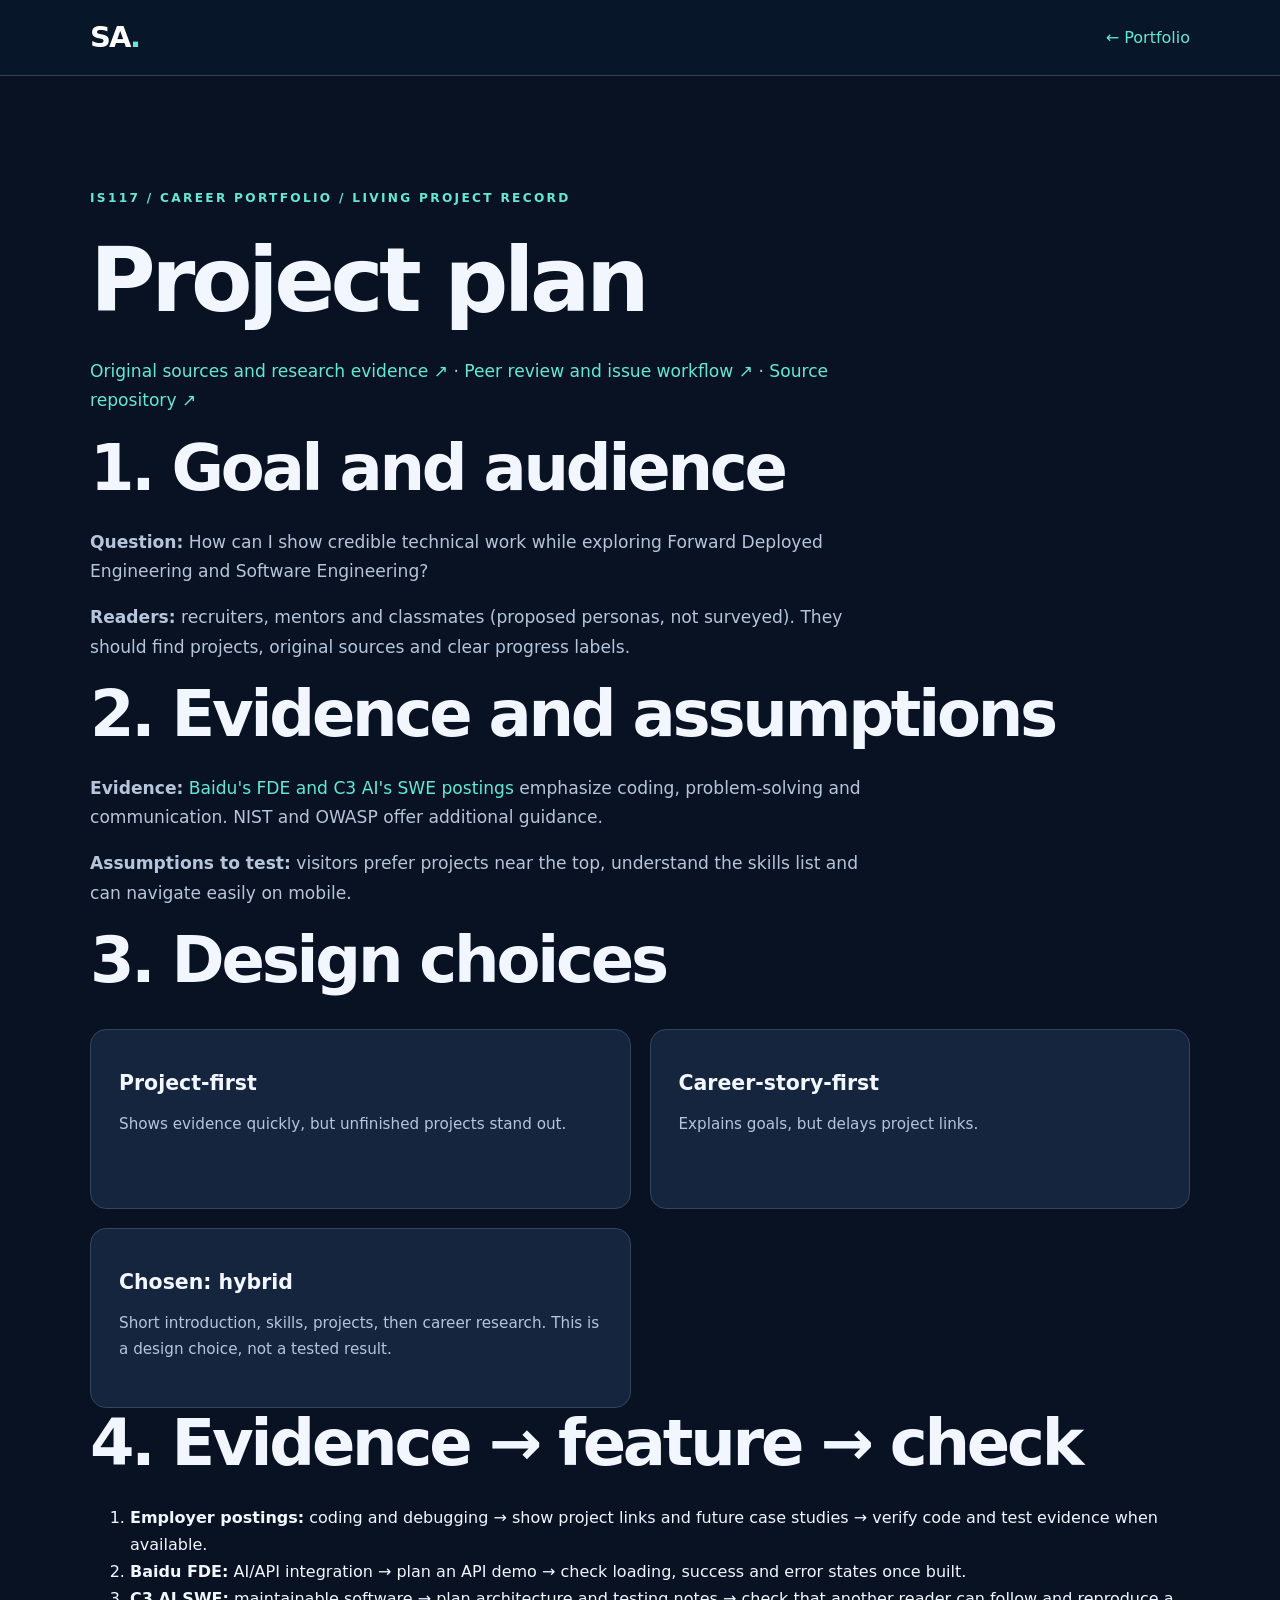
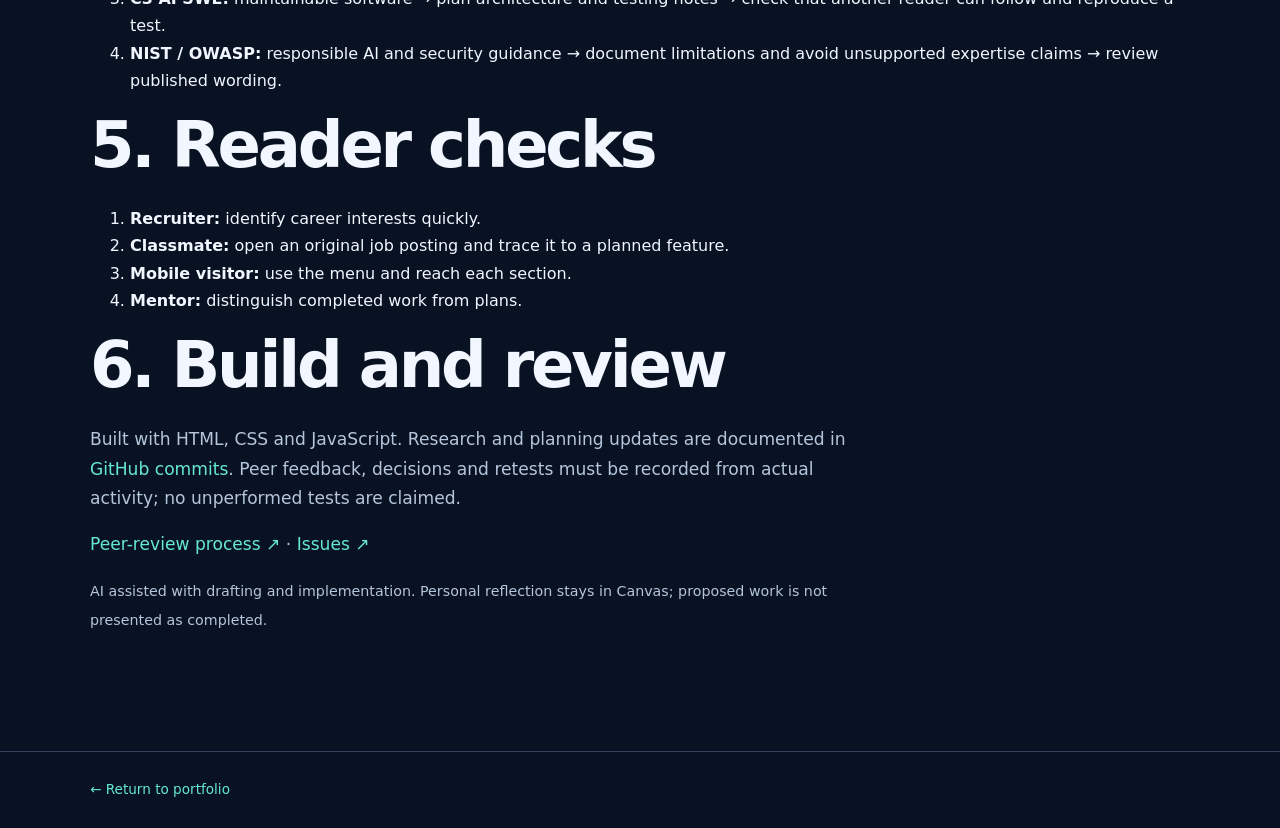
==== commit 029bd12c: "Condense portfolio plan while keeping research and review criteria" ====
--- a/docs/plan.html
+++ b/docs/plan.html
@@ -1,9 +1,8 @@
-<!doctype html><html lang="en"><head><meta charset="utf-8"><meta name="viewport" content="width=device-width,initial-scale=1"><title>Research → Plan → Build → Improve | IS117 Portfolio</title><link rel="stylesheet" href="../styles.css"></head><body><a class="skip" href="#main">Skip to content</a><header><nav class="wrap"><a class="logo" href="../index.html">SA<span>.</span></a><a href="../index.html">← Portfolio</a></nav></header><main id="main" class="wrap section"><p class="eyebrow">IS117 / CAREER PORTFOLIO / LIVING PROJECT RECORD</p><h1>Research → Plan → Build → Improve</h1><p><strong>Checkpoint:</strong> initial research, planning, and prototype. Human peer reviews, comparative testing, and feedback-based revisions are pending; they are not presented as completed.</p><p><a href="research.html">Original sources and research evidence ↗</a> · <a href="review.html">Peer review and issue workflow ↗</a> · <a href="https://github.com/Shakti2008/ai-security-portfolio">Source repository ↗</a></p>
-<h2>1. Question and audience</h2><p><strong>Research question:</strong> How can an early-career Enterprise AI student present trustworthy evidence of technical work while comparing Forward Deployed Engineering and Software Engineering?</p><p><strong>Audience:</strong> internship recruiters, mentors, classmates, and the instructor. These are proposed personas, not surveyed users. A recruiter may want to find concrete work quickly; a classmate may want to trace a claim to a source; a mentor may want to distinguish current skills from future goals. These needs must be tested with real readers.</p>
-<h2>2. Observations versus assumptions</h2><div class="grid"><article><h3>Source-supported observations</h3><p>The Baidu FDE internship posting describes customer-facing AI/API integration, while the C3 AI Software Engineer internship describes platform software development. NIST's AI Risk Management Framework and OWASP's Top 10 provide additional background guidance. See original sources and limitations on the <a href="research.html">research page</a>.</p></article><article><h3>Persona assumptions to test</h3><p>Assumption A: recruiters prefer a project link above the fold. Assumption B: peers understand a short skills list without supporting evidence. Assumption C: a mobile menu is easy to use. These are hypotheses, not research findings.</p></article></div>
-<h2>3. Compare alternatives before building</h2><div class="grid"><article><h3>Option A — Project-first</h3><p>Show work immediately, followed by context and research. Advantage: direct evidence. Risk: incomplete case studies become prominent.</p></article><article><h3>Option B — Career-story-first</h3><p>Explain interests and goals before projects. Advantage: understandable narrative. Risk: delays access to evidence.</p></article><article><h3>Chosen prototype — Hybrid</h3><p>Start with a short career statement, then skills and clearly labeled project cards, followed by research and documentation. This is an initial design decision, not an A/B test result.</p></article></div>
-<h2>4. Trace findings into features and checks</h2><div class="grid"><article><h3>Finding 1: Evidence should be inspectable</h3><p><strong>Basis:</strong> the November 10 course clarification calls for original-source inspection and traceable decisions.</p><p><strong>Feature:</strong> public research page linking original sources.</p><p><strong>Check:</strong> a reviewer can locate the research question, open a source, and explain which claim it supports.</p></article><article><h3>Finding 2: Role interests need careful claims</h3><p><strong>Basis:</strong> The two employer postings describe role requirements; reading them does not establish that the student already has those skills.</p><p><strong>Feature:</strong> describe forward deployed engineering and software engineering as career interests, not demonstrated professional expertise.</p><p><strong>Check:</strong> reviewer finds no unsupported professional experience or achievement claims.</p></article><article><h3>Finding 3: AI/API work needs evaluation</h3><p><strong>Basis:</strong> The Baidu FDE posting emphasizes integration and debugging; NIST AI RMF provides complementary guidance on AI risk and trustworthiness.</p><p><strong>Feature:</strong> future AI case study template includes tests and limitations.</p><p><strong>Check:</strong> a completed case study links reproducible tests and describes limitations; currently pending.</p></article><article><h3>Finding 4: Review must lead to a decision</h3><p><strong>Basis:</strong> November 10 instructor clarification requires issues, decisions, changes, and verification.</p><p><strong>Feature:</strong> issue workflow and review checklist.</p><p><strong>Check:</strong> each real feedback issue links a decision, commit, verification, and resolution.</p></article></div>
-<h2>5. User stories and acceptance checks</h2><ol><li><strong>Recruiter:</strong> I can identify the student's direction in under a minute. Check the career section names Forward Deployed Engineering and Software Engineering without unsupported expertise claims.</li><li><strong>Reviewer:</strong> I can find an actual repository. Check that at least one project card opens a real repository.</li><li><strong>Classmate:</strong> I can inspect the original evidence. Check that the research page names the question, contains working original-source links, and separates evidence from inference.</li><li><strong>Mobile reader:</strong> I can navigate using a narrow viewport and keyboard. Check the menu opens, closes, and reaches all sections.</li><li><strong>Mentor:</strong> I can tell what is completed versus planned. Check that incomplete case studies are labeled as in progress.</li></ol>
-<h2>6. Implementation record</h2><p><strong>Initial build:</strong> a responsive HTML/CSS/JavaScript portfolio and separate documentation pages were committed to the repository. <strong>Documentation revision:</strong> this update adds source traceability, explicit assumptions, and a peer-review workflow in response to the November 10 clarification. This is a response to instructor guidance, not a fabricated classmate review.</p><p><a href="https://github.com/Shakti2008/ai-security-portfolio/commits/main/">Inspect actual commits ↗</a> · <a href="https://github.com/Shakti2008/ai-security-portfolio/issues">Inspect actual issues ↗</a></p>
-<h2>7. Peer review, verification, and resolution</h2><p><strong>Not yet performed:</strong> each classmate's 3–5 constructive issues for this individual project, human review tasks, recorded decisions, linked implementation commits, retests, and issue closure. Use the <a href="review.html">review guide</a> to gather genuine evidence. Do not label automated code generation as human verification.</p>
-<h2>8. Private Canvas work</h2><p>The full career reflection and personal eligibility circumstances belong only in Canvas. Public pages contain appropriate goals, research, and project evidence. The separate T-shirt project has its own repository and independent peer-review issue requirement.</p><p><small>AI disclosure: ChatGPT generated and revised this initial site and documentation. Source checking, human feedback, acceptance testing, and student decisions remain necessary.</small></p></main><footer><div class="wrap"><a href="../index.html">← Return to portfolio</a></div></footer></body></html>+<!doctype html><html lang="en"><head><meta charset="utf-8"><meta name="viewport" content="width=device-width,initial-scale=1"><title>Research → Plan → Build → Improve | IS117 Portfolio</title><link rel="stylesheet" href="../styles.css"></head><body><a class="skip" href="#main">Skip to content</a><header><nav class="wrap"><a class="logo" href="../index.html">SA<span>.</span></a><a href="../index.html">← Portfolio</a></nav></header><main id="main" class="wrap section"><p class="eyebrow">IS117 / CAREER PORTFOLIO / LIVING PROJECT RECORD</p><h1>Project plan</h1><p><a href="research.html">Original sources and research evidence ↗</a> · <a href="review.html">Peer review and issue workflow ↗</a> · <a href="https://github.com/Shakti2008/ai-security-portfolio">Source repository ↗</a></p>
+<h2>1. Goal and audience</h2><p><strong>Question:</strong> How can I show credible technical work while exploring Forward Deployed Engineering and Software Engineering?</p><p><strong>Readers:</strong> recruiters, mentors and classmates (proposed personas, not surveyed). They should find projects, original sources and clear progress labels.</p>
+<h2>2. Evidence and assumptions</h2><p><strong>Evidence:</strong> <a href="research.html">Baidu's FDE and C3 AI's SWE postings</a> emphasize coding, problem-solving and communication. NIST and OWASP offer additional guidance.</p><p><strong>Assumptions to test:</strong> visitors prefer projects near the top, understand the skills list and can navigate easily on mobile.</p>
+<h2>3. Design choices</h2><div class="grid"><article><h3>Project-first</h3><p>Shows evidence quickly, but unfinished projects stand out.</p></article><article><h3>Career-story-first</h3><p>Explains goals, but delays project links.</p></article><article><h3>Chosen: hybrid</h3><p>Short introduction, skills, projects, then career research. This is a design choice, not a tested result.</p></article></div>
+<h2>4. Evidence → feature → check</h2><ol><li><strong>Employer postings:</strong> coding and debugging → show project links and future case studies → verify code and test evidence when available.</li><li><strong>Baidu FDE:</strong> AI/API integration → plan an API demo → check loading, success and error states once built.</li><li><strong>C3 AI SWE:</strong> maintainable software → plan architecture and testing notes → check that another reader can follow and reproduce a test.</li><li><strong>NIST / OWASP:</strong> responsible AI and security guidance → document limitations and avoid unsupported expertise claims → review published wording.</li></ol>
+<h2>5. Reader checks</h2><ol><li><strong>Recruiter:</strong> identify career interests quickly.</li><li><strong>Classmate:</strong> open an original job posting and trace it to a planned feature.</li><li><strong>Mobile visitor:</strong> use the menu and reach each section.</li><li><strong>Mentor:</strong> distinguish completed work from plans.</li></ol>
+<h2>6. Build and review</h2><p>Built with HTML, CSS and JavaScript. Research and planning updates are documented in <a href="https://github.com/Shakti2008/ai-security-portfolio/commits/main/">GitHub commits</a>. Peer feedback, decisions and retests must be recorded from actual activity; no unperformed tests are claimed.</p><p><a href="review.html">Peer-review process ↗</a> · <a href="https://github.com/Shakti2008/ai-security-portfolio/issues">Issues ↗</a></p>
+<p><small>AI assisted with drafting and implementation. Personal reflection stays in Canvas; proposed work is not presented as completed.</small></p></main><footer><div class="wrap"><a href="../index.html">← Return to portfolio</a></div></footer></body></html>
